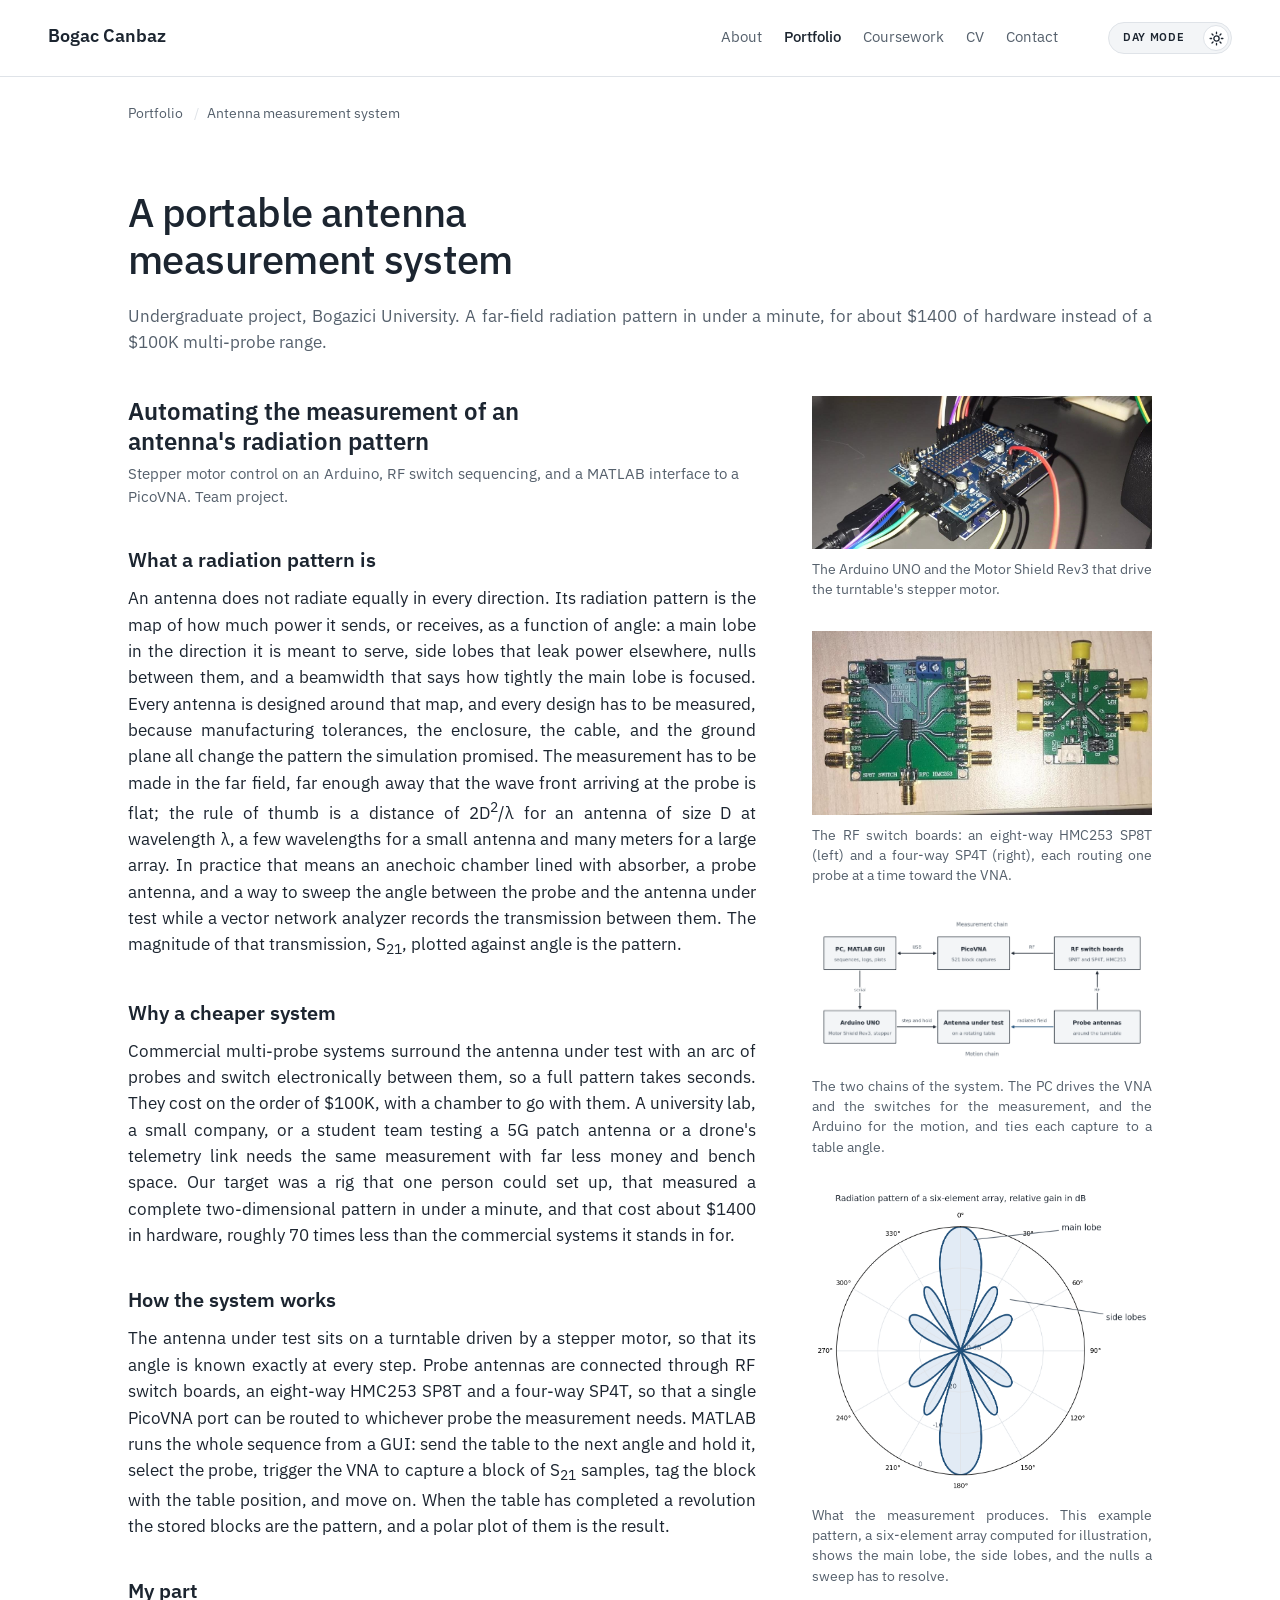
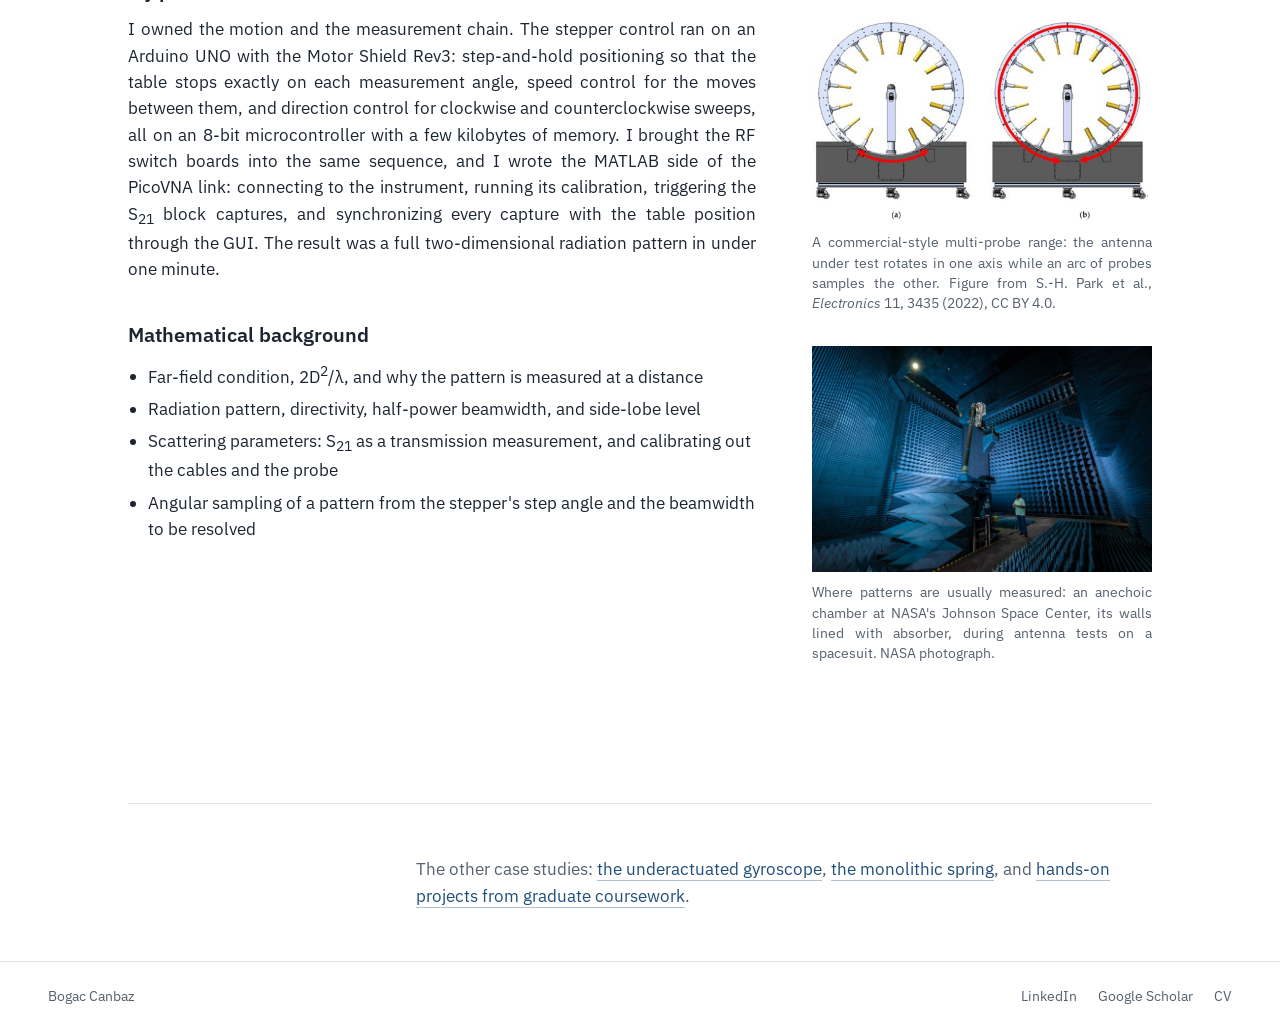
==== antenna.html @ 2000229d "Antenna case study, richer MS thesis page, figures for all course projects, About page navigation Ne" ====
<!DOCTYPE html>
<html lang="en">
<head>
  <meta charset="utf-8">
  <meta name="viewport" content="width=device-width, initial-scale=1">
  <title>A portable antenna measurement system | Bogac Canbaz</title>
  <meta name="description" content="An undergraduate project at Bogazici University: automating far-field radiation pattern measurement with a stepper-driven turntable, RF switch boards, and a PicoVNA driven from MATLAB, for about $1400 of hardware.">
  <meta property="og:title" content="A portable antenna measurement system | Bogac Canbaz">
  <meta property="og:description" content="An undergraduate project at Bogazici University: automating far-field radiation pattern measurement with a stepper-driven turntable, RF switch boards, and a PicoVNA driven from MATLAB, for about $1400 of hardware.">
  <meta property="og:image" content="assets/fig-antenna-arduino.jpg">
  <meta property="og:type" content="website">
  <link rel="preconnect" href="https://fonts.googleapis.com">
  <link rel="preconnect" href="https://fonts.gstatic.com" crossorigin>
  <link href="https://fonts.googleapis.com/css2?family=IBM+Plex+Sans:ital,wght@0,400;0,500;0,600;1,400&display=swap" rel="stylesheet">
  <link rel="stylesheet" href="style.css?v=11">
  <script src="theme.js?v=2"></script>
  <!-- Cloudflare Web Analytics --><script type='module' src='https://static.cloudflareinsights.com/beacon.min.js' data-cf-beacon='{"token": "d59737863fb84b89897fe72d9e2c8856"}'></script><!-- End Cloudflare Web Analytics -->
</head>
<body>

<header class="site-header">
  <a class="wordmark" href="index.html">Bogac Canbaz</a>
  <nav aria-label="Site">
    <a href="index.html">About</a>
    <a href="portfolio.html" aria-current="page">Portfolio</a>
    <a href="coursework.html">Coursework</a>
    <a href="assets/CV_BogacCanbaz.pdf" target="_blank" rel="noopener">CV</a>
    <a href="index.html#contact">Contact</a>
  </nav>
</header>

<main id="top">

  <nav class="crumb" aria-label="Breadcrumb"><a href="portfolio.html">Portfolio</a> <span>Antenna measurement system</span></nav>

  <section class="page-head">
    <h1>A portable antenna measurement system</h1>
    <p class="lede">Undergraduate project, Bogazici University. A far-field radiation pattern in under a minute, for about $1400 of hardware instead of a $100K multi-probe range.</p>
  </section>

  <section class="section section--flush">
<article class="project">
      <div class="project-text">
        <h2 class="proj-h">Automating the measurement of an antenna's radiation pattern</h2>
        <p class="project-meta">Stepper motor control on an Arduino, RF switch sequencing, and a MATLAB interface to a PicoVNA. Team project.</p>

        <h4>What a radiation pattern is</h4>
        <p>
          An antenna does not radiate equally in every direction. Its radiation pattern is the map of how much power it sends, or receives, as a function of angle: a main
          lobe in the direction it is meant to serve, side lobes that leak power elsewhere, nulls between them, and a beamwidth that says how tightly the main lobe is focused.
          Every antenna is designed around that map, and every design has to be measured, because manufacturing tolerances, the enclosure, the cable, and the ground plane all
          change the pattern the simulation promised. The measurement has to be made in the far field, far enough away that the wave front arriving at the probe is flat; the
          rule of thumb is a distance of 2D<sup>2</sup>/λ for an antenna of size D at wavelength λ, a few wavelengths for a small antenna and many meters for a large array.
          In practice that means an anechoic chamber lined with absorber, a probe antenna, and a way to sweep the angle between the probe and the antenna under test while a
          vector network analyzer records the transmission between them. The magnitude of that transmission, S<sub>21</sub>, plotted against angle is the pattern.
        </p>

        <h4>Why a cheaper system</h4>
        <p>
          Commercial multi-probe systems surround the antenna under test with an arc of probes and switch electronically between them, so a full pattern takes seconds. They
          cost on the order of $100K, with a chamber to go with them. A university lab, a small company, or a student team testing a 5G patch antenna or a drone's telemetry
          link needs the same measurement with far less money and bench space. Our target was a rig that one person could set up, that measured a complete two-dimensional
          pattern in under a minute, and that cost about $1400 in hardware, roughly 70 times less than the commercial systems it stands in for.
        </p>

        <h4>How the system works</h4>
        <p>
          The antenna under test sits on a turntable driven by a stepper motor, so that its angle is known exactly at every step. Probe antennas are connected through RF
          switch boards, an eight-way HMC253 SP8T and a four-way SP4T, so that a single PicoVNA port can be routed to whichever probe the measurement needs. MATLAB runs the
          whole sequence from a GUI: send the table to the next angle and hold it, select the probe, trigger the VNA to capture a block of S<sub>21</sub> samples, tag the block
          with the table position, and move on. When the table has completed a revolution the stored blocks are the pattern, and a polar plot of them is the result.
        </p>

        <h4>My part</h4>
        <p>
          I owned the motion and the measurement chain. The stepper control ran on an Arduino UNO with the Motor Shield Rev3: step-and-hold positioning so that the table
          stops exactly on each measurement angle, speed control for the moves between them, and direction control for clockwise and counterclockwise sweeps, all on an
          8-bit microcontroller with a few kilobytes of memory. I brought the RF switch boards into the same sequence, and I wrote the MATLAB side of the PicoVNA link:
          connecting to the instrument, running its calibration, triggering the S<sub>21</sub> block captures, and synchronizing every capture with the table position through
          the GUI. The result was a full two-dimensional radiation pattern in under one minute.
        </p>

        <h4>Mathematical background</h4>
        <ul class="math">
          <li>Far-field condition, 2D<sup>2</sup>/λ, and why the pattern is measured at a distance</li>
          <li>Radiation pattern, directivity, half-power beamwidth, and side-lobe level</li>
          <li>Scattering parameters: S<sub>21</sub> as a transmission measurement, and calibrating out the cables and the probe</li>
          <li>Angular sampling of a pattern from the stepper's step angle and the beamwidth to be resolved</li>
        </ul>
      </div>

      <div class="project-figures">
        <figure>
          <img src="assets/fig-antenna-arduino.jpg" alt="An Arduino UNO with an Adafruit Motor Shield stacked on top, wired to a stepper motor and a USB cable" onerror="this.parentElement.style.display='none'">
          <figcaption>The Arduino UNO and the Motor Shield Rev3 that drive the turntable's stepper motor.</figcaption>
        </figure>
        <figure>
          <img src="assets/fig-antenna-switches.jpg" alt="Two green RF switch boards with SMA connectors: an eight-port HMC253 SP8T board on the left and a four-port SP4T board on the right" onerror="this.parentElement.style.display='none'">
          <figcaption>The RF switch boards: an eight-way HMC253 SP8T (left) and a four-way SP4T (right), each routing one probe at a time toward the VNA.</figcaption>
        </figure>
        <figure>
          <img src="assets/fig-antenna-system.png" alt="Block diagram with a measurement chain, PC to PicoVNA to RF switch boards to probe antennas, and a motion chain, PC to Arduino to the antenna under test on a rotating table" onerror="this.parentElement.style.display='none'">
          <figcaption>The two chains of the system. The PC drives the VNA and the switches for the measurement, and the Arduino for the motion, and ties each capture to a table angle.</figcaption>
        </figure>
        <figure>
          <img src="assets/fig-antenna-pattern.png" alt="Polar plot of a radiation pattern with a main lobe at the top, several side lobes, and nulls between them, in decibels" onerror="this.parentElement.style.display='none'">
          <figcaption>What the measurement produces. This example pattern, a six-element array computed for illustration, shows the main lobe, the side lobes, and the nulls a sweep has to resolve.</figcaption>
        </figure>
        <figure>
          <img src="assets/fig-antenna-multiprobe.jpg" alt="Drawing of a multi-probe antenna measurement system: an antenna under test on a mast inside a ring of probe antennas, with arrows showing the rotation" onerror="this.parentElement.style.display='none'">
          <figcaption>A commercial-style multi-probe range: the antenna under test rotates in one axis while an arc of probes samples the other. Figure from S.-H. Park et al., <em>Electronics</em> 11, 3435 (2022), CC BY 4.0.</figcaption>
        </figure>
        <figure>
          <img src="assets/fig-antenna-chamber.jpg" alt="A spacesuit test article standing in an anechoic chamber whose walls and floor are covered with blue foam absorber pyramids, with an engineer beside it" onerror="this.parentElement.style.display='none'">
          <figcaption>Where patterns are usually measured: an anechoic chamber at NASA's Johnson Space Center, its walls lined with absorber, during antenna tests on a spacesuit. NASA photograph.</figcaption>
        </figure>
      </div>
    </article>
  </section>

  <section class="section next">
    <p>The other case studies: <a href="gyroscope.html">the underactuated gyroscope</a>, <a href="monolithic-spring.html">the monolithic spring</a>, and <a href="coursework-projects.html">hands-on projects from graduate coursework</a>.</p>
  </section>

</main>

<footer class="site-footer">
  <span>Bogac Canbaz</span>
  <span><a href="https://www.linkedin.com/in/bogac-canbaz/">LinkedIn</a> <a href="https://scholar.google.com/citations?hl=en&amp;user=BVSwISgAAAAJ">Google Scholar</a> <a href="assets/CV_BogacCanbaz.pdf" target="_blank" rel="noopener">CV</a></span>
</footer>

</body>
</html>
---- style.css ----
/* Bogac Canbaz portfolio
   One typeface, one accent, no decoration that does not carry information. */

:root {
  --ink: #1c2530;
  --ink-soft: #55606c;
  --rule: #dfe3e8;
  --paper: #ffffff;
  --paper-soft: #f3f5f7;
  --accent: #1f4f7a;
  --accent-ink: #163a5a;
  --measure: 66ch;
  --gutter: clamp(20px, 4vw, 48px);
}

*, *::before, *::after { box-sizing: border-box; }

html { scroll-behavior: smooth; }
@media (prefers-reduced-motion: reduce) { html { scroll-behavior: auto; } }

body {
  margin: 0;
  font-family: "IBM Plex Sans", system-ui, -apple-system, "Segoe UI", sans-serif;
  font-size: 17px;
  line-height: 1.55;
  color: var(--ink);
  background: var(--paper);
  -webkit-font-smoothing: antialiased;
}

a {
  color: var(--accent);
  text-decoration: none;
  border-bottom: 1px solid color-mix(in srgb, var(--accent) 35%, transparent);
}
a:hover { color: var(--accent-ink); border-bottom-color: currentColor; }
a:focus-visible { outline: 2px solid var(--accent); outline-offset: 3px; border-bottom-color: transparent; }

/* Header */

.site-header {
  display: flex;
  justify-content: space-between;
  align-items: baseline;
  gap: 24px;
  padding: 22px var(--gutter);
  border-bottom: 1px solid var(--rule);
  position: sticky;
  top: 0;
  background: color-mix(in srgb, var(--paper) 92%, transparent);
  backdrop-filter: blur(8px);
  z-index: 10;
}
.wordmark {
  font-weight: 600;
  font-size: 18px;
  color: var(--ink);
  border: 0;
}
.site-header nav { display: flex; gap: 22px; flex-wrap: wrap; }
.site-header nav a {
  color: var(--ink-soft);
  border: 0;
  font-size: 15px;
}
.site-header nav a:hover { color: var(--ink); }

/* Layout */

main { padding: 0 var(--gutter); max-width: 1180px; margin: 0 auto; }

.section {
  padding: 56px 0 8px;
  border-top: 1px solid var(--rule);
}
.section > h2 {
  font-size: 15px;
  font-weight: 500;
  color: var(--ink-soft);
  margin: 0 0 32px;
}

/* Intro */

.intro {
  display: grid;
  grid-template-columns: minmax(0, 1fr) 240px;
  gap: 48px;
  align-items: start;
  padding: 64px 0 40px;
}
.intro h1 {
  font-size: clamp(26px, 3.2vw, 36px);
  line-height: 1.22;
  font-weight: 500;
  letter-spacing: -0.012em;
  margin: 0 0 24px;
  max-width: 24ch;
}
.intro p { max-width: var(--measure); margin: 0 0 18px; }
.intro .links { display: flex; flex-wrap: wrap; gap: 8px 24px; margin-top: 26px; }

.portrait { margin: 0; padding-top: 10px; }
.portrait img {
  display: block;
  width: 100%;
  aspect-ratio: 1 / 1;
  object-fit: cover;
  background: var(--paper-soft);
}
.portrait.missing img { display: none; }
.portrait.missing::after {
  content: "headshot.jpg";
  display: grid;
  place-items: center;
  aspect-ratio: 1 / 1;
  background: var(--paper-soft);
  color: var(--ink-soft);
  font-size: 14px;
}

/* Hero video */

.hero { margin: 8px 0 24px; }
.hero video { object-fit: cover; }
.hero video, .hero .video-wrap {
  display: block;
  width: 100%;
  aspect-ratio: 16 / 9;
  background: var(--paper-soft);
}
.hero .video-wrap iframe { width: 100%; height: 100%; border: 0; }
.hero figcaption {
  font-size: 15px;
  color: var(--ink-soft);
  max-width: var(--measure);
  margin: 14px 0 0;
}

/* Projects */

.project {
  display: grid;
  grid-template-columns: minmax(0, 1fr) 340px;
  gap: 56px;
  padding: 0 0 56px;
  margin-bottom: 48px;
  border-bottom: 1px solid var(--rule);
}
.project:last-of-type { border-bottom: 0; margin-bottom: 0; }

.project h3 {
  font-size: 24px;
  font-weight: 600;
  line-height: 1.25;
  letter-spacing: -0.01em;
  margin: 0 0 6px;
  max-width: 28ch;
}
.project-meta { color: var(--ink-soft); font-size: 15px; margin: 0 0 28px; }
.project h4 {
  font-size: 17px;
  font-weight: 600;
  margin: 30px 0 8px;
}
.project p { max-width: var(--measure); margin: 0 0 14px; }
.project .note { font-size: 15px; color: var(--ink-soft); }

.math { padding-left: 20px; margin: 0; max-width: var(--measure); }
.math li { margin-bottom: 6px; }

.project-figures figure { margin: 0 0 32px; }
.project-figures img {
  display: block;
  width: 100%;
  background: var(--paper-soft);
}
.project-figures figcaption {
  font-size: 14px;
  line-height: 1.45;
  color: var(--ink-soft);
  margin-top: 10px;
}

/* Metrics table */

.metrics {
  width: 100%;
  border-collapse: collapse;
  font-size: 15.5px;
  font-variant-numeric: tabular-nums;
  margin: 10px 0 12px;
}
.metrics caption {
  caption-side: top;
  text-align: left;
  font-size: 14px;
  color: var(--ink-soft);
  padding: 0 0 10px;
}
.metrics th, .metrics td {
  text-align: left;
  vertical-align: top;
  padding: 10px 12px 10px 0;
  border-bottom: 1px solid var(--rule);
}
.metrics thead th { font-weight: 500; color: var(--ink-soft); border-bottom: 1px solid var(--ink); }
.metrics tbody th { font-weight: 400; width: 52%; }
.metrics td:nth-child(2) { font-weight: 600; white-space: nowrap; }
.metrics td:nth-child(3) { color: var(--ink-soft); }

/* Publications and patents */

.pubs { padding-left: 24px; margin: 0; max-width: 80ch; }
.pubs li { margin-bottom: 14px; }
.pubs li::marker { color: var(--ink-soft); }

/* Contact */

.contact { padding-bottom: 64px; }
.contact p { max-width: var(--measure); margin: 0; }

/* Footer */

.site-footer {
  display: flex;
  justify-content: space-between;
  gap: 24px;
  padding: 24px var(--gutter);
  border-top: 1px solid var(--rule);
  font-size: 14px;
  color: var(--ink-soft);
}
.site-footer a { color: var(--ink-soft); border: 0; margin-left: 18px; }
.site-footer a:hover { color: var(--ink); }

/* Responsive */

@media (max-width: 860px) {
  .intro { grid-template-columns: 1fr; gap: 28px; padding-top: 40px; }
  .portrait { max-width: 220px; order: -1; }
  .project { grid-template-columns: 1fr; gap: 28px; }
  .project-figures { display: grid; grid-template-columns: repeat(auto-fit, minmax(240px, 1fr)); gap: 24px; }
  .metrics tbody th { width: auto; }
}

@media (max-width: 520px) {
  body { font-size: 16px; }
  .site-header { flex-direction: column; align-items: flex-start; gap: 10px; }
  .site-header nav { gap: 16px; }
  .metrics { font-size: 14px; }
  .site-footer { flex-direction: column; }
  .site-footer a { margin: 0 18px 0 0; }
}

/* ---- Multi-page additions ---- */

.site-header nav a[aria-current="page"] { color: var(--ink); font-weight: 500; }

.page-head { padding: 64px 0 40px; }
.page-head h1 {
  font-size: clamp(28px, 3.4vw, 40px);
  font-weight: 500;
  letter-spacing: -0.014em;
  line-height: 1.18;
  margin: 0 0 20px;
}
.lede { max-width: var(--measure); margin: 0; color: var(--ink-soft); }
.section .lede { font-size: 17px; }

.section--flush { border-top: 0; padding-top: 0; }

/* Capabilities list */

.capabilities { margin: 0; }
.capabilities > div {
  display: grid;
  grid-template-columns: minmax(0, 290px) minmax(0, 1fr);
  gap: 12px 48px;
  padding: 22px 0;
  border-top: 1px solid var(--rule);
}
.capabilities > div:last-child { border-bottom: 1px solid var(--rule); }
.capabilities dt { font-weight: 600; line-height: 1.35; }
.capabilities dd { margin: 0; max-width: var(--measure); color: var(--ink-soft); }

/* Domains */

.domains { padding: 0; margin: 28px 0 0; list-style: none; max-width: 78ch; }
.domains li {
  padding: 14px 0 14px 20px;
  border-left: 2px solid var(--rule);
  margin-bottom: 4px;
  color: var(--ink-soft);
}
.domains li strong { color: var(--ink); font-weight: 600; }

/* Cross-page pointer */

.next { padding: 40px 0 64px; }
.next p { margin: 0; color: var(--ink-soft); }

@media (max-width: 860px) {
  .capabilities > div { grid-template-columns: 1fr; gap: 8px; }
}

/* ---- Portfolio structure ---- */

.eyebrow-role { font-size: 16px; color: var(--ink-soft); margin: 0 0 6px; }
.intro h1 {
  font-size: clamp(34px, 4.4vw, 50px);
  letter-spacing: -0.02em;
  margin: 0 0 20px;
  max-width: none;
}
.standfirst { font-size: 19px; line-height: 1.5; max-width: 52ch; }

.prose p { max-width: var(--measure); margin: 0 0 16px; }
.prose p:last-child { margin-bottom: 0; }

.next-inline { margin-top: 30px; color: var(--ink-soft); }

/* Breadcrumb */

.crumb { padding: 26px 0 0; font-size: 14px; color: var(--ink-soft); }
.crumb a { color: var(--ink-soft); border-bottom-color: transparent; }
.crumb a:hover { color: var(--ink); }
.crumb span::before { content: "/"; margin: 0 8px; color: var(--rule); }

/* Project index cards */

.project-index { list-style: none; padding: 0; margin: 0; }
.project-index > li { border-top: 1px solid var(--rule); }
.project-index > li:last-child { border-bottom: 1px solid var(--rule); }

.project-card {
  display: grid;
  grid-template-columns: 300px minmax(0, 1fr);
  gap: 40px;
  padding: 36px 0;
  border: 0;
  color: inherit;
}
.project-card:hover { color: inherit; }
.project-card figure { margin: 0; }
.project-card figure img {
  display: block;
  width: 100%;
  aspect-ratio: 4 / 3;
  object-fit: cover;
  background: var(--paper-soft);
}
.project-card figure.nofig img { display: none; }
.project-card figure.nofig::after {
  content: "";
  display: block;
  aspect-ratio: 4 / 3;
  background: var(--paper-soft);
}
.project-card h2 {
  font-size: 23px;
  font-weight: 600;
  line-height: 1.25;
  letter-spacing: -0.01em;
  margin: 0 0 6px;
}
.project-card p { max-width: var(--measure); margin: 0 0 12px; }
.project-card .project-meta { margin-bottom: 16px; }

.stat-row {
  display: flex;
  flex-wrap: wrap;
  gap: 8px 28px;
  font-size: 15px;
  color: var(--ink-soft);
  font-variant-numeric: tabular-nums;
  padding-top: 4px;
}
.stat-row strong { color: var(--ink); font-weight: 600; }

.card-cue { font-size: 15px; color: var(--accent); }
.project-card:hover .card-cue { color: var(--accent-ink); text-decoration: underline; }
.project-card:focus-visible { outline: 2px solid var(--accent); outline-offset: 6px; }

/* Project page headings */

.proj-h { font-size: 24px; font-weight: 600; line-height: 1.25; margin: 0 0 6px; max-width: 30ch; }
.page-head h1 { max-width: 22ch; }

@media (max-width: 860px) {
  .project-card { grid-template-columns: 1fr; gap: 20px; }
}

/* ================================================================
   v2 layout: single left rail, justified body text
   ================================================================ */

main { max-width: 1120px; }

/* Every section becomes: heading in a fixed left rail, content beside it.
   This gives the whole site one continuous left text edge, and lets the
   body text run out to the right boundary of the page. */

.section {
  display: grid;
  grid-template-columns: 232px minmax(0, 1fr);
  column-gap: 56px;
  padding: 52px 0;
  align-items: start;
}
.section > * { grid-column: 2; }
.section > h2 {
  grid-column: 1;
  grid-row: 1 / span 99;
  margin: 0;
  font-size: 15px;
  font-weight: 500;
  color: var(--ink-soft);
  letter-spacing: 0.01em;
  position: sticky;
  top: 96px;
}
.section--flush { display: block; padding-top: 0; border-top: 0; }

/* Justified body text, hyphenated so the spacing stays even */

.prose p,
.capabilities dd,
.domains li,
.lede,
.standfirst,
.contact p,
.pubs li,
.project p,
.hero figcaption,
.project-figures figcaption {
  text-align: justify;
  -webkit-hyphens: auto;
  hyphens: auto;
}
.links, .stat-row, .next-inline, .crumb, .project-meta { text-align: left; hyphens: manual; }

/* Let the text fill the column instead of stopping short */

.prose p, .capabilities dd, .lede, .contact p, .domains, .pubs { max-width: none; }
.project p, .math, .metrics { max-width: none; }

/* Intro: portrait sits in the rail, so the name and the section
   headings below share one vertical line */

.intro {
  display: grid;
  grid-template-columns: 232px minmax(0, 1fr);
  column-gap: 56px;
  align-items: start;
  padding: 68px 0 52px;
}
.intro .portrait { grid-column: 1; margin: 0; padding: 0; max-width: none; order: 0; }
.intro .portrait img { width: 232px; height: 232px; object-fit: cover; }
.intro-text { grid-column: 2; }
.intro h1 {
  font-size: clamp(36px, 4.6vw, 54px);
  line-height: 1.05;
  letter-spacing: -0.025em;
  margin: 2px 0 18px;
}
.eyebrow-role { font-size: 15px; letter-spacing: 0.02em; margin: 0 0 10px; }
.standfirst { font-size: 20px; line-height: 1.5; max-width: none; margin: 0; }
.intro .links { margin-top: 28px; gap: 10px 26px; }

/* Capabilities read better stacked now that the rail carries the structure */

.capabilities > div { grid-template-columns: 1fr; gap: 6px; padding: 20px 0; }
.capabilities > div:first-child { padding-top: 0; border-top: 0; }
.capabilities dt { font-size: 17px; }

.domains { margin-top: 24px; }
.domains li { padding-right: 0; }

.pubs { padding-left: 22px; }

@media (max-width: 900px) {
  .section, .intro { grid-template-columns: 1fr; column-gap: 0; }
  .section > * , .intro-text, .intro .portrait { grid-column: 1; }
  .section > h2 { grid-row: auto; position: static; margin-bottom: 24px; }
  .intro .portrait { margin-bottom: 24px; }
  .intro .portrait img { width: 168px; height: 168px; }
}

@media (max-width: 560px) {
  .prose p, .capabilities dd, .domains li, .lede, .standfirst, .contact p, .pubs li {
    text-align: left;
  }
}

/* ================================================================
   Readable headings: section titles and case-study subheadings
   ================================================================ */

.section > h2 {
  font-size: 26px;
  font-weight: 600;
  line-height: 1.2;
  letter-spacing: -0.01em;
  color: var(--ink);
}
.project h4 {
  font-size: 20px;
  margin: 36px 0 10px;
}
.capabilities dt { font-size: 18px; }

@media (max-width: 900px) {
  .section > h2 { font-size: 24px; }
}

/* Portfolio thumbnails: show the whole image instead of cropping it */

.project-card figure img,
.project-card figure.nofig::after {
  aspect-ratio: 1 / 1;
}
.project-card figure img {
  object-fit: contain;
  background: var(--paper);
}
@media (max-width: 860px) {
  .project-card figure { max-width: 360px; }
}

/* Background: education, experience, awards
   One section, three groups separated by the same rule as the rest of the site */

.section--background > h3 {
  font-size: 20px;
  font-weight: 600;
  line-height: 1.3;
  margin: 0 0 14px;
}
.section--background > h3 ~ h3 {
  margin-top: 36px;
  padding-top: 32px;
  border-top: 1px solid var(--rule);
}

.cv-list { list-style: none; padding: 0; margin: 0; }
.cv-list li { padding: 5px 0; color: var(--ink-soft); }
.cv-list strong { color: var(--ink); font-weight: 600; }

/* Experience reuses .capabilities; the group rule above replaces its closing border */
.section--background .capabilities > div:last-child { border-bottom: 0; padding-bottom: 0; }

/* Keep the institution and date line ragged; .capabilities dd would otherwise justify it */
.section--background .capabilities dd.project-meta {
  text-align: left;
  -webkit-hyphens: manual;
  hyphens: manual;
}

/* ================================================================
   Coursework section on the About page
   ================================================================ */

.section--coursework > .lede { margin-bottom: 8px; }
.section--coursework > h3 {
  font-size: 20px;
  font-weight: 600;
  line-height: 1.3;
  margin: 32px 0 6px;
}
.section--coursework > h3:first-of-type { margin-top: 24px; }

.courses { margin: 0; }
.courses > div {
  display: grid;
  grid-template-columns: minmax(0, 250px) minmax(0, 1fr);
  gap: 4px 40px;
  padding: 16px 0;
  border-top: 1px solid var(--rule);
}
.courses > div:last-child { border-bottom: 1px solid var(--rule); }
.courses dt { font-weight: 600; line-height: 1.4; }
.courses dd {
  margin: 0;
  color: var(--ink-soft);
  font-size: 16px;
  line-height: 1.5;
  text-align: left;
  -webkit-hyphens: auto;
  hyphens: auto;
}

@media (max-width: 900px) {
  .courses > div { grid-template-columns: 1fr; gap: 6px; }
}

/* Course-project case study: two-column specification tables reuse .metrics */

.metrics.spec tbody th { width: 58%; }
.metrics.spec td { color: var(--ink); white-space: normal; }
.project-text { min-width: 0; }
@media (max-width: 860px) {
  .metrics.spec tbody th { width: 50%; }
}

/* Meta and eyebrow lines under article headings stay ragged, never justified */

.project .project-meta, .project .proj-eyebrow { text-align: left; -webkit-hyphens: manual; hyphens: manual; }

/* Coursework case study: several short articles share one page, so the
   headings carry a small eyebrow with the course they came from */

.proj-eyebrow {
  font-size: 14px;
  letter-spacing: 0.02em;
  color: var(--ink-soft);
  margin: 0 0 8px;
}
.project[id] { scroll-margin-top: 96px; }

/* ================================================================
   Coursework page and numbered course projects
   ================================================================ */

/* Course code sits above the course name */
.course-code {
  display: block;
  font-size: 13px;
  font-weight: 500;
  letter-spacing: 0.04em;
  color: var(--ink-soft);
  font-variant-numeric: tabular-nums;
  margin-bottom: 2px;
}

/* Note under the Education list on the About page */
.cv-note { margin: 12px 0 0; color: var(--ink-soft); font-size: 15px; }

/* Contents list at the top of the projects page */
.contents {
  margin: 28px 0 0;
  padding: 0;
  list-style: none;
  counter-reset: proj;
  max-width: 78ch;
  border-top: 1px solid var(--rule);
}
.contents li {
  counter-increment: proj;
  display: grid;
  grid-template-columns: 2.2em minmax(0, 1fr) auto;
  gap: 0 16px;
  align-items: baseline;
  padding: 10px 0;
  border-bottom: 1px solid var(--rule);
}
.contents li::before {
  content: counter(proj);
  font-weight: 600;
  color: var(--accent);
  font-variant-numeric: tabular-nums;
}
.contents li a { border-bottom-color: transparent; }
.contents li a:hover { border-bottom-color: currentColor; }
.contents li span { font-size: 14px; color: var(--ink-soft); white-space: nowrap; }

/* Each numbered project opens with a large index and a heavier rule */
.project--numbered {
  border-top: 2px solid var(--ink);
  border-bottom: 0;
  padding-top: 36px;
  margin-bottom: 40px;
}
.project--numbered:last-of-type { margin-bottom: 0; }
.proj-index {
  font-size: 44px;
  font-weight: 300;
  line-height: 1;
  color: var(--accent);
  margin: 0 0 14px;
  font-variant-numeric: tabular-nums;
}
.project--numbered .proj-eyebrow { margin-bottom: 10px; }
.project--numbered .proj-eyebrow strong { color: var(--ink); font-weight: 600; }

@media (max-width: 560px) {
  .contents li { grid-template-columns: 2.2em minmax(0, 1fr); }
  .contents li span { grid-column: 2; white-space: normal; }
}

/* ================================================================
   Octagonal portrait
   ================================================================ */

/* ================================================================
   Skills under each portfolio card: three short rows, a small
   uppercase label on the left (Methods, Tools, Hardware) and the
   skills as square-cornered tags on the right
   ================================================================ */

.card-skills {
  margin: 18px 0 16px;
  padding-top: 14px;
  border-top: 1px solid var(--rule);
}
.card-skills > div {
  display: grid;
  grid-template-columns: 84px minmax(0, 1fr);
  column-gap: 14px;
  align-items: start;
  padding: 4px 0;
}
.card-skills dt {
  font-size: 12px;
  font-weight: 600;
  letter-spacing: 0.06em;
  text-transform: uppercase;
  color: var(--ink-soft);
  padding-top: 5px;
}
.card-skills dd {
  margin: 0;
  display: flex;
  flex-wrap: wrap;
  gap: 6px;
  text-align: left;
  hyphens: manual;
}
.card-skills dd span {
  font-size: 13px;
  line-height: 1.35;
  padding: 3px 9px;
  border: 1px solid var(--rule);
  background: var(--paper-soft);
  color: var(--ink);
}
.project-card:hover .card-skills dd span { border-color: var(--ink-soft); }

@media (max-width: 560px) {
  .card-skills > div { grid-template-columns: 1fr; row-gap: 4px; }
  .card-skills dt { padding-top: 0; }
}

/* On-page navigation under the intro on the About page: a labeled row of
   jump links, drawn like the skill tags, so a first-time visitor can see
   what the page holds without scrolling */

.page-nav {
  display: flex;
  flex-wrap: wrap;
  align-items: center;
  gap: 8px;
  margin-top: 26px;
  padding-top: 18px;
  border-top: 1px solid var(--rule);
}
.page-nav-label {
  font-size: 12px;
  font-weight: 600;
  letter-spacing: 0.06em;
  text-transform: uppercase;
  color: var(--ink-soft);
  margin-right: 4px;
}
.page-nav-label + .page-nav-label,
.page-nav a + .page-nav-label { margin-left: 10px; }
.page-nav a {
  font-size: 14px;
  line-height: 1.35;
  padding: 5px 11px;
  border: 1px solid var(--rule);
  background: var(--paper-soft);
  color: var(--ink);
}
.page-nav a:hover { border-color: var(--ink-soft); color: var(--ink); }

/* Anchored sections stop clear of the sticky header */
.section[id] { scroll-margin-top: 90px; }

/* Oval portrait, three wide by four tall. For a circle, set aspect-ratio to 1 / 1. */
.intro .portrait img {
  height: auto;
  aspect-ratio: 3 / 4;
  border-radius: 50%;
}

/* ================================================================
   Dark theme
   theme.js sets data-theme on <html>; every color on the site comes
   from these variables, so swapping them is the whole theme
   ================================================================ */

:root { color-scheme: light; }

:root[data-theme="dark"] {
  color-scheme: dark;
  --ink: #e4e8ed;
  --ink-soft: #a0aab5;
  --rule: #2b333d;
  --paper: #11161c;
  --paper-soft: #1a2129;
  --accent: #86b6e3;
  --accent-ink: #b3d1ee;
}

/* Theme switch, placed at the right end of the header */

.site-header { justify-content: flex-start; }
.site-header nav { margin-left: auto; }

/* Pill switch: in day mode the knob sits on the right with a sun and the
   label on the left; in night mode the pill darkens, the knob moves left
   with a moon, and the label moves right */

.theme-toggle {
  --toggle-w: 124px;
  --toggle-h: 32px;
  --knob: 26px;
  --inset: 2px;
  flex: none;
  align-self: center;
  position: relative;
  width: var(--toggle-w);
  height: var(--toggle-h);
  margin-left: 26px;
  padding: 0;
  border: 1px solid var(--rule);
  border-radius: 999px;
  background: var(--paper-soft);
  color: var(--ink);
  font: inherit;
  cursor: pointer;
  transition: background-color 0.25s ease, border-color 0.25s ease;
}
.theme-toggle:hover { border-color: var(--ink-soft); }
.theme-toggle:focus-visible { outline: 2px solid var(--accent); outline-offset: 3px; }
.theme-toggle[aria-checked="true"] { border-color: var(--ink-soft); }

.theme-toggle-label {
  position: absolute;
  top: 0;
  bottom: 0;
  display: flex;
  align-items: center;
  font-size: 11px;
  font-weight: 600;
  letter-spacing: 0.06em;
  text-transform: uppercase;
  white-space: nowrap;
  transition: opacity 0.2s ease;
}
.label-day { left: 14px; }
.label-night { right: 12px; opacity: 0; }
.theme-toggle[aria-checked="true"] .label-day { opacity: 0; }
.theme-toggle[aria-checked="true"] .label-night { opacity: 1; }

.theme-toggle-knob {
  position: absolute;
  top: calc((var(--toggle-h) - 2px - var(--knob)) / 2);
  left: var(--inset);
  width: var(--knob);
  height: var(--knob);
  display: grid;
  place-items: center;
  border-radius: 50%;
  border: 1px solid var(--rule);
  background: var(--paper);
  color: var(--ink);
  transform: translateX(calc(var(--toggle-w) - 2px - var(--knob) - 2 * var(--inset)));
  transition: transform 0.25s ease, background-color 0.25s ease;
}
/* Night: the page variables are already swapped, so the pill stays on
   --paper-soft (now dark) and the knob takes --ink (now light) */
.theme-toggle[aria-checked="true"] .theme-toggle-knob {
  transform: none;
  border-color: var(--ink);
  background: var(--ink);
  color: var(--paper);
}
@media (prefers-reduced-motion: reduce) {
  .theme-toggle, .theme-toggle-knob, .theme-toggle-label { transition: none; }
}

.theme-toggle svg {
  width: 15px;
  height: 15px;
  fill: none;
  stroke: currentColor;
  stroke-width: 1.4;
  stroke-linecap: round;
}
.theme-toggle .icon-moon { display: none; }
.theme-toggle[aria-checked="true"] .icon-sun { display: none; }
.theme-toggle[aria-checked="true"] .icon-moon { display: block; }

@media (max-width: 520px) {
  .site-header nav { margin-left: 0; }
  .theme-toggle { position: absolute; top: 20px; right: var(--gutter); margin: 0; }
}
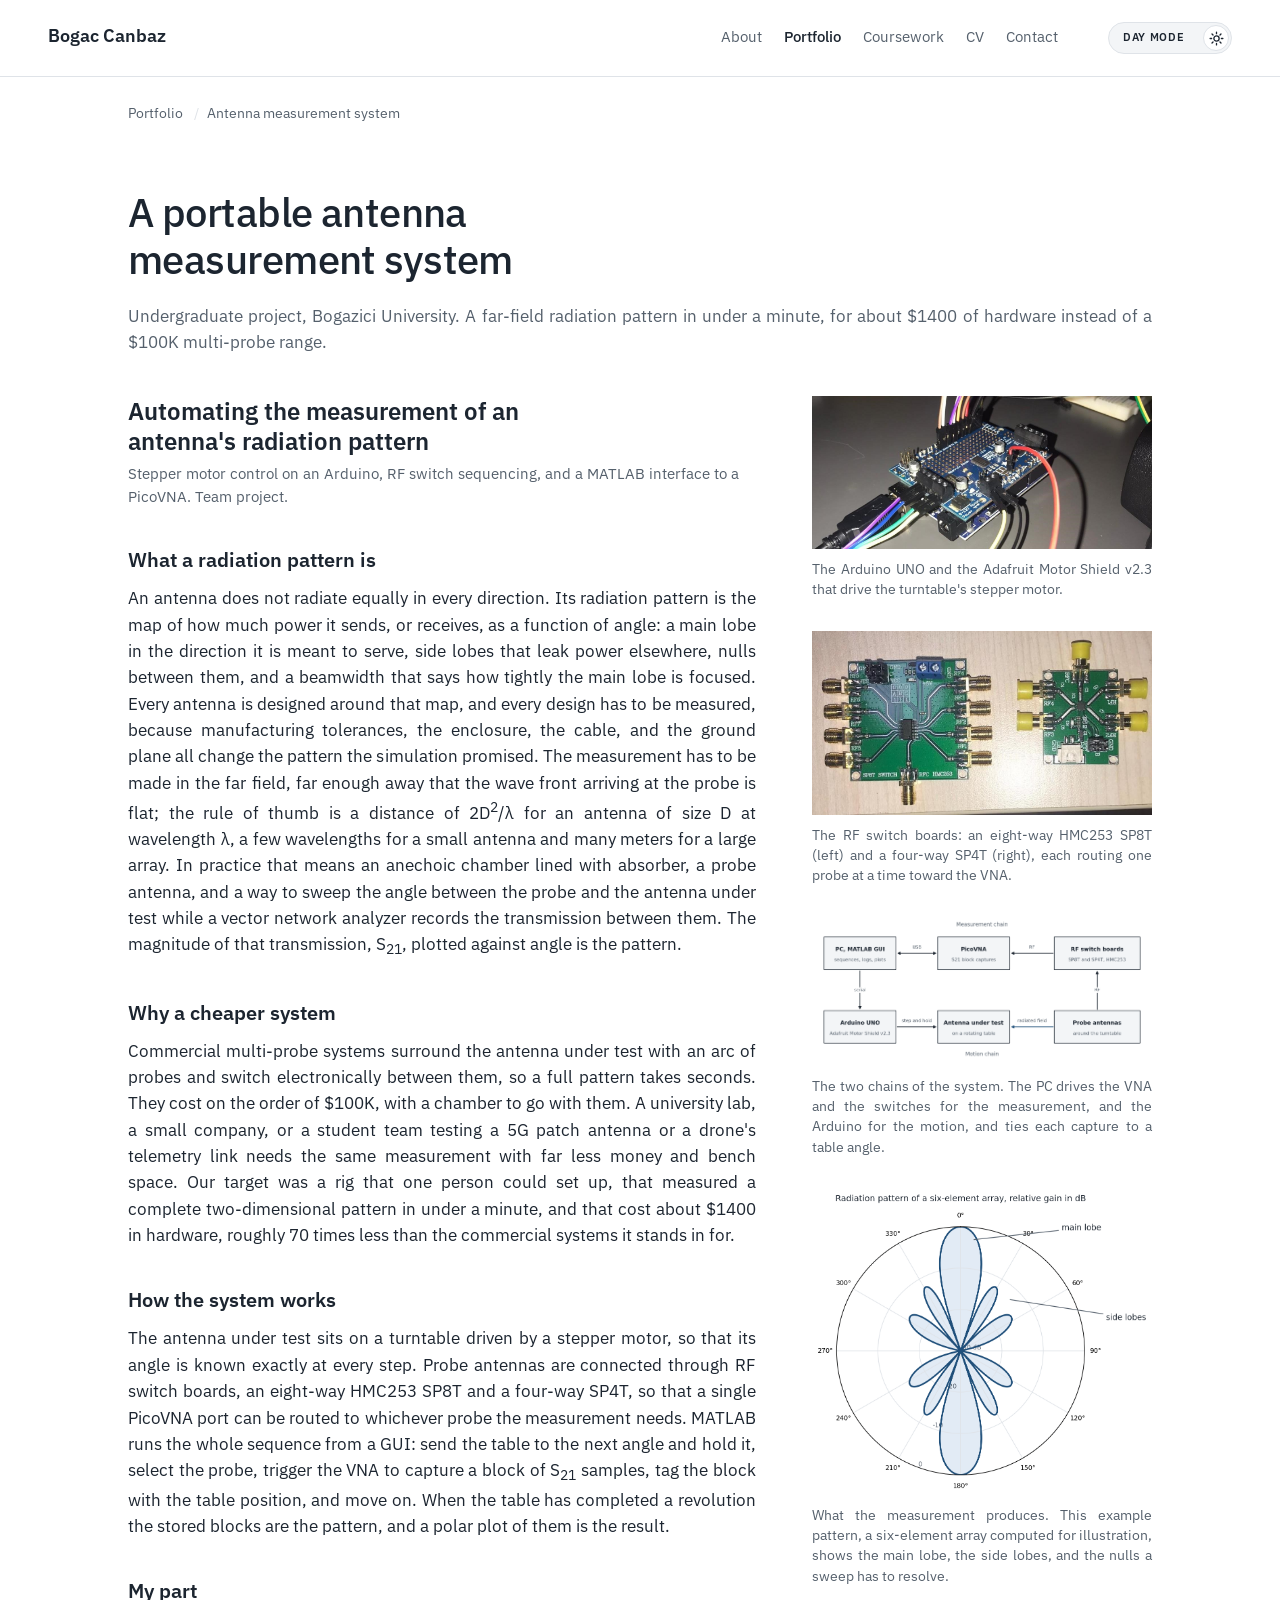
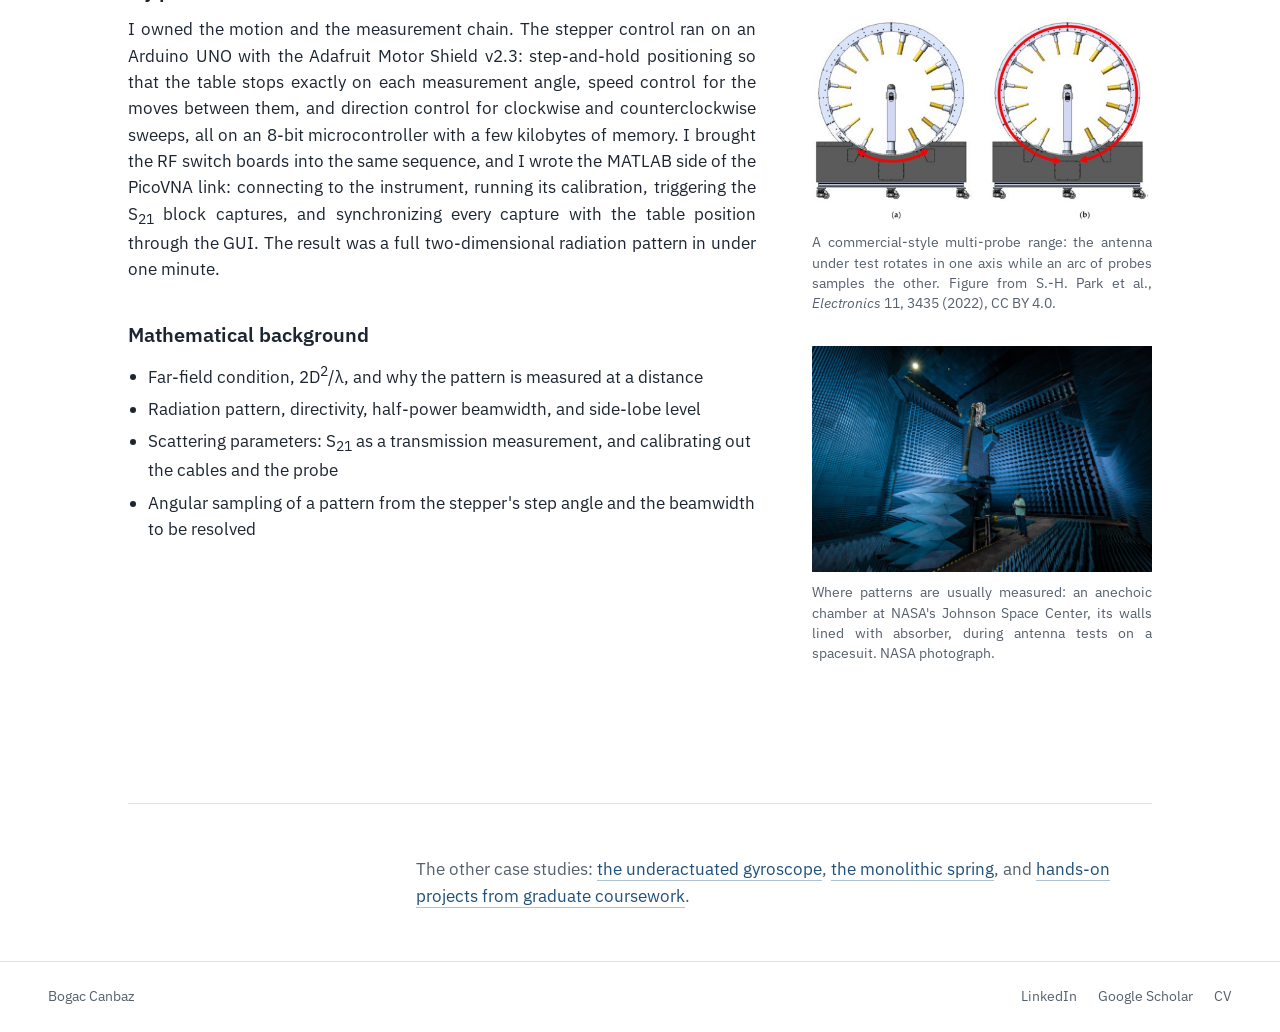
==== commit 726965f6: "Gimbal-lock and observer figures on the gyroscope page; Adafruit Motor Shield v2.3 named correctly C" ====
--- a/antenna.html
+++ b/antenna.html
@@ -7,7 +7,8 @@
   <meta name="description" content="An undergraduate project at Bogazici University: automating far-field radiation pattern measurement with a stepper-driven turntable, RF switch boards, and a PicoVNA driven from MATLAB, for about $1400 of hardware.">
   <meta property="og:title" content="A portable antenna measurement system | Bogac Canbaz">
   <meta property="og:description" content="An undergraduate project at Bogazici University: automating far-field radiation pattern measurement with a stepper-driven turntable, RF switch boards, and a PicoVNA driven from MATLAB, for about $1400 of hardware.">
-  <meta property="og:image" content="assets/fig-antenna-arduino.jpg">
+  <meta property="og:image" content="https://bogaccanbaz.com/assets/fig-antenna-arduino.jpg">
+  <meta property="og:url" content="https://bogaccanbaz.com/antenna.html">
   <meta property="og:type" content="website">
   <link rel="preconnect" href="https://fonts.googleapis.com">
   <link rel="preconnect" href="https://fonts.gstatic.com" crossorigin>
@@ -73,7 +74,7 @@
 
         <h4>My part</h4>
         <p>
-          I owned the motion and the measurement chain. The stepper control ran on an Arduino UNO with the Motor Shield Rev3: step-and-hold positioning so that the table
+          I owned the motion and the measurement chain. The stepper control ran on an Arduino UNO with the Adafruit Motor Shield v2.3: step-and-hold positioning so that the table
           stops exactly on each measurement angle, speed control for the moves between them, and direction control for clockwise and counterclockwise sweeps, all on an
           8-bit microcontroller with a few kilobytes of memory. I brought the RF switch boards into the same sequence, and I wrote the MATLAB side of the PicoVNA link:
           connecting to the instrument, running its calibration, triggering the S<sub>21</sub> block captures, and synchronizing every capture with the table position through
@@ -91,8 +92,8 @@
 
       <div class="project-figures">
         <figure>
-          <img src="assets/fig-antenna-arduino.jpg" alt="An Arduino UNO with an Adafruit Motor Shield stacked on top, wired to a stepper motor and a USB cable" onerror="this.parentElement.style.display='none'">
-          <figcaption>The Arduino UNO and the Motor Shield Rev3 that drive the turntable's stepper motor.</figcaption>
+          <img src="assets/fig-antenna-arduino.jpg" alt="An Arduino UNO with an Adafruit Motor Shield v2.3 stacked on top, wired to a stepper motor and a USB cable" onerror="this.parentElement.style.display='none'">
+          <figcaption>The Arduino UNO and the Adafruit Motor Shield v2.3 that drive the turntable's stepper motor.</figcaption>
         </figure>
         <figure>
           <img src="assets/fig-antenna-switches.jpg" alt="Two green RF switch boards with SMA connectors: an eight-port HMC253 SP8T board on the left and a four-port SP4T board on the right" onerror="this.parentElement.style.display='none'">
